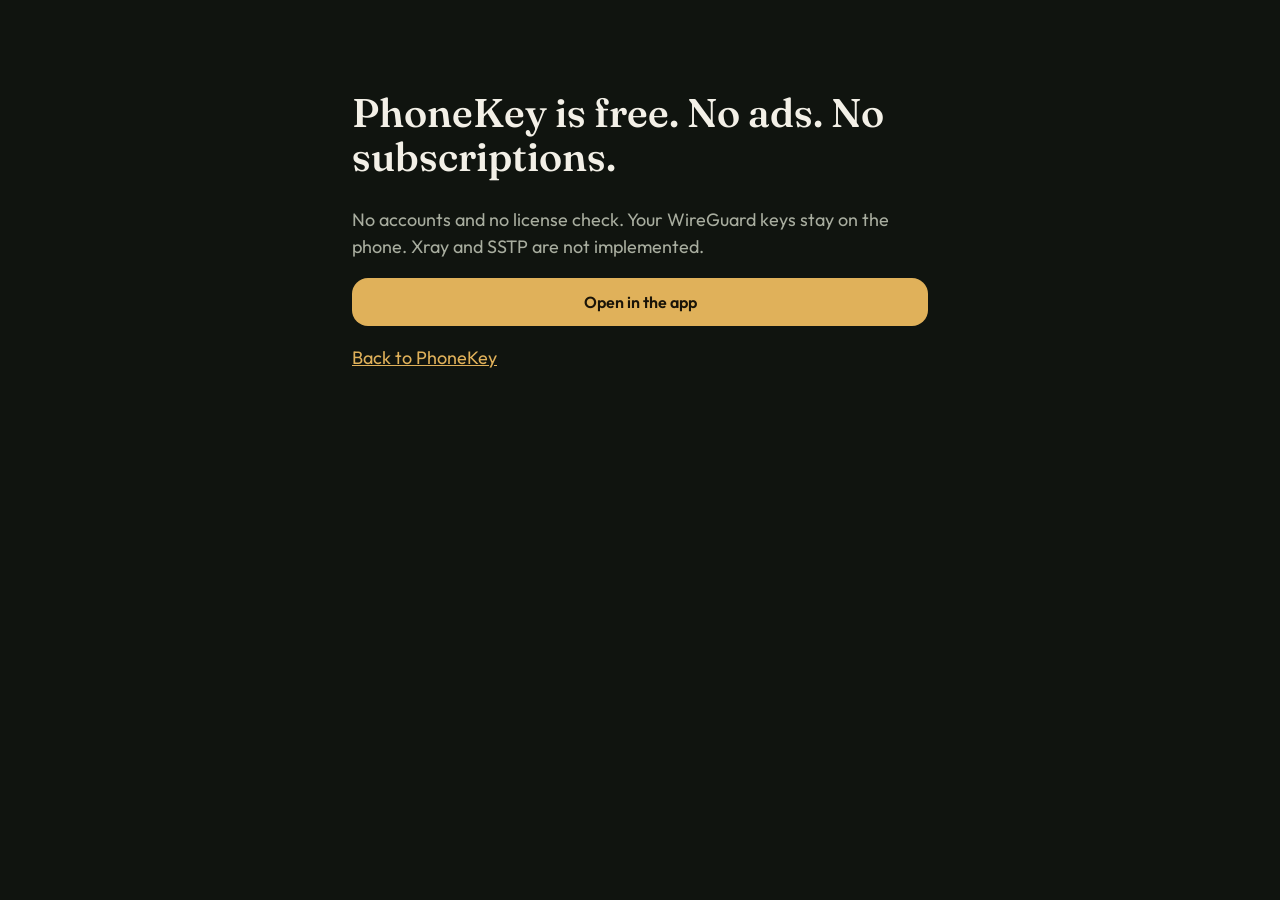
==== docs/activate/index.html @ d3751b0e "Publish the Pages site, README, license, and Android CI. GitHub Pages already serves /docs. The work" ====
<!DOCTYPE html>
<html lang="en">
<head>
  <meta charset="utf-8" />
  <meta name="viewport" content="width=device-width, initial-scale=1" />
  <title>PhoneKey is free</title>
  <link rel="preconnect" href="https://fonts.googleapis.com" />
  <link rel="preconnect" href="https://fonts.gstatic.com" crossorigin />
  <link href="https://fonts.googleapis.com/css2?family=Fraunces:opsz,wght@9..144,560&family=Outfit:wght@400;600&display=swap" rel="stylesheet" />
  <style>
    :root { color-scheme: dark; --canvas: #10140f; --fg: #f3f0e7; --muted: #a8ad9f; --brass: #e0b15a; --ink: #1a1408; }
    body { margin: 0; background: var(--canvas); color: var(--fg); font-family: Outfit, ui-sans-serif, system-ui, sans-serif; }
    main { max-width: 36rem; margin: 0 auto; padding: 4rem 1.5rem; }
    h1 { font-family: Fraunces, ui-serif, Georgia, serif; font-size: 2.5rem; line-height: 1.1; font-weight: 560; }
    p { color: var(--muted); font-size: 1.125rem; line-height: 1.5; }
    a.btn { display: flex; align-items: center; justify-content: center; height: 3rem; margin-top: 1rem; border-radius: 1rem; background: var(--brass); color: var(--ink); font-weight: 600; text-decoration: none; }
    a.quiet { color: var(--brass); }
  </style>
</head>
<body>
  <main>
    <h1>PhoneKey is free. No ads. No subscriptions.</h1>
    <p>No accounts and no license check. Your WireGuard keys stay on the phone. Xray and SSTP are not implemented.</p>
    <a class="btn" href="phonekey://activate">Open in the app</a>
    <p><a class="quiet" href="../">Back to PhoneKey</a></p>
  </main>
</body>
</html>
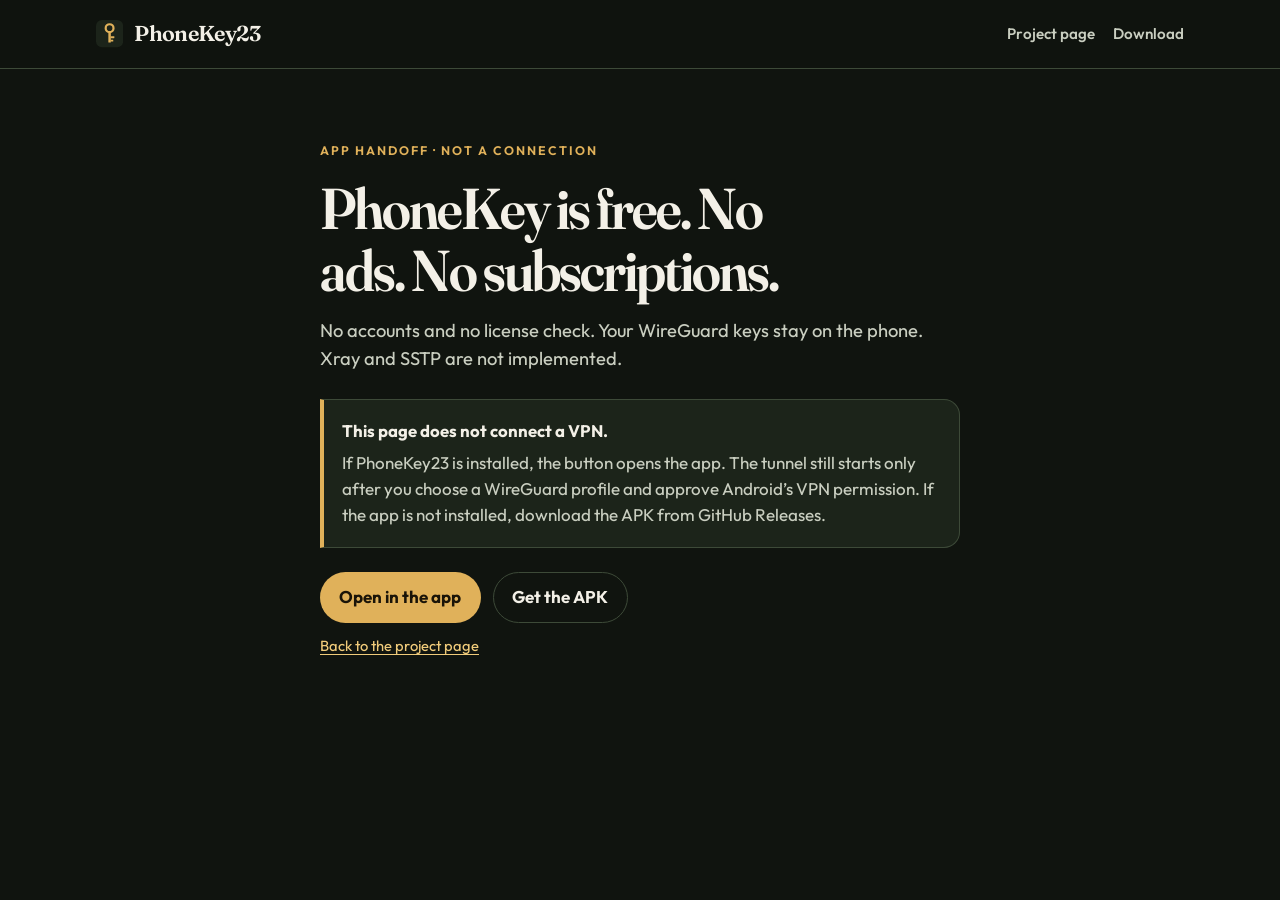
==== commit be973ccc: "Present PhoneKey23 as a clear Android WireGuard project Rewrite the GitHub Pages site and README so " ====
--- a/docs/activate/index.html
+++ b/docs/activate/index.html
@@ -3,26 +3,48 @@
 <head>
   <meta charset="utf-8" />
   <meta name="viewport" content="width=device-width, initial-scale=1" />
-  <title>PhoneKey is free</title>
-  <link rel="preconnect" href="https://fonts.googleapis.com" />
-  <link rel="preconnect" href="https://fonts.gstatic.com" crossorigin />
-  <link href="https://fonts.googleapis.com/css2?family=Fraunces:opsz,wght@9..144,560&family=Outfit:wght@400;600&display=swap" rel="stylesheet" />
-  <style>
-    :root { color-scheme: dark; --canvas: #10140f; --fg: #f3f0e7; --muted: #a8ad9f; --brass: #e0b15a; --ink: #1a1408; }
-    body { margin: 0; background: var(--canvas); color: var(--fg); font-family: Outfit, ui-sans-serif, system-ui, sans-serif; }
-    main { max-width: 36rem; margin: 0 auto; padding: 4rem 1.5rem; }
-    h1 { font-family: Fraunces, ui-serif, Georgia, serif; font-size: 2.5rem; line-height: 1.1; font-weight: 560; }
-    p { color: var(--muted); font-size: 1.125rem; line-height: 1.5; }
-    a.btn { display: flex; align-items: center; justify-content: center; height: 3rem; margin-top: 1rem; border-radius: 1rem; background: var(--brass); color: var(--ink); font-weight: 600; text-decoration: none; }
-    a.quiet { color: var(--brass); }
-  </style>
+  <title>Open PhoneKey23 on Android</title>
+  <meta name="description" content="Hand off to the PhoneKey23 Android app. This page does not connect a VPN. PhoneKey is free: no ads, no subscription, no account." />
+  <link rel="canonical" href="https://tajoor621.github.io/PhoneKey23/activate/" />
+  <meta name="robots" content="noindex,follow" />
+  <meta name="theme-color" content="#10140f" />
+  <link rel="icon" href="../favicon.svg" type="image/svg+xml" />
+  <link rel="stylesheet" href="../site.css" />
+  <meta http-equiv="Content-Security-Policy" content="default-src 'none'; style-src 'self'; font-src 'self'; img-src 'self'; base-uri 'none'; form-action 'none'" />
 </head>
 <body>
-  <main>
+  <a class="skip" href="#content">Skip to content</a>
+  <header class="site-header">
+    <div class="wrap">
+      <a class="wordmark" href="../">
+        <svg viewBox="0 0 32 32" aria-hidden="true">
+          <rect width="32" height="32" rx="7" fill="#1C241A"/>
+          <circle cx="16" cy="9.6" r="4.6" fill="none" stroke="#E0B15A" stroke-width="2.6"/>
+          <rect x="14.55" y="13.4" width="2.9" height="13.2" rx="0.5" fill="#E0B15A"/>
+          <rect x="17.2" y="19.2" width="4.4" height="2.15" rx="0.35" fill="#E0B15A"/>
+          <rect x="17.2" y="23.1" width="3.1" height="2.15" rx="0.35" fill="#E0B15A"/>
+        </svg>
+        PhoneKey23
+      </a>
+      <nav class="nav" aria-label="Project">
+        <a href="../">Project page</a>
+        <a href="https://github.com/Tajoor621/PhoneKey23/releases/tag/v1.0.2">Download</a>
+      </nav>
+    </div>
+  </header>
+  <main id="content" class="wrap narrow" tabindex="-1">
+    <p class="kicker">App handoff · not a connection</p>
     <h1>PhoneKey is free. No ads. No subscriptions.</h1>
-    <p>No accounts and no license check. Your WireGuard keys stay on the phone. Xray and SSTP are not implemented.</p>
-    <a class="btn" href="phonekey://activate">Open in the app</a>
-    <p><a class="quiet" href="../">Back to PhoneKey</a></p>
+    <p class="lede">No accounts and no license check. Your WireGuard keys stay on the phone. Xray and SSTP are not implemented.</p>
+    <aside class="notice">
+      <strong>This page does not connect a VPN.</strong>
+      <p>If PhoneKey23 is installed, the button opens the app. The tunnel still starts only after you choose a WireGuard profile and approve Android’s VPN permission. If the app is not installed, download the APK from GitHub Releases.</p>
+    </aside>
+    <div class="actions">
+      <a class="button" href="phonekey://activate">Open in the app</a>
+      <a class="button secondary" href="https://github.com/Tajoor621/PhoneKey23/releases/tag/v1.0.2">Get the APK</a>
+    </div>
+    <p class="caption"><a href="../">Back to the project page</a></p>
   </main>
 </body>
 </html>
--- a/docs/site.css
+++ b/docs/site.css
@@ -0,0 +1,851 @@
+@font-face {
+  font-family: "Fraunces";
+  src: url("fonts/fraunces.ttf") format("truetype");
+  font-weight: 100 900;
+  font-style: normal;
+  font-display: swap;
+}
+
+@font-face {
+  font-family: "Outfit";
+  src: url("fonts/outfit.ttf") format("truetype");
+  font-weight: 100 900;
+  font-style: normal;
+  font-display: swap;
+}
+
+:root {
+  --ink: #10140f;
+  --ink-raise: #181e16;
+  --card: #1c241a;
+  --card-2: #273024;
+  --line: #3d4a38;
+  --paper: #f3f0e7;
+  --paper-dim: #c9cec0;
+  --brass: #e0b15a;
+  --brass-deep: #f0cb7a;
+  --brass-ink: #1a1408;
+  --sage: #c5e08a;
+  --clay: #f0b4a4;
+  --focus: #f6e7c0;
+  --serif: "Fraunces", "Iowan Old Style", Palatino, "Palatino Linotype", Georgia, serif;
+  --sans: "Outfit", "Avenir Next", "Segoe UI", sans-serif;
+  --space: 8px;
+  --measure: 68rem;
+  --shadow: 0 24px 60px rgba(0, 0, 0, 0.28);
+  color-scheme: dark;
+}
+
+*,
+*::before,
+*::after {
+  box-sizing: border-box;
+}
+
+html {
+  scroll-behavior: smooth;
+}
+
+body {
+  margin: 0;
+  background: var(--ink);
+  color: var(--paper);
+  font-family: var(--sans);
+  font-size: 1.0625rem;
+  font-weight: 430;
+  line-height: 1.55;
+  text-rendering: optimizeLegibility;
+  -webkit-font-smoothing: antialiased;
+}
+
+body,
+main {
+  overflow-x: clip;
+}
+
+img,
+svg {
+  max-width: 100%;
+}
+
+a {
+  color: var(--brass-deep);
+  text-decoration-thickness: 1px;
+  text-underline-offset: 0.18em;
+}
+
+a:hover {
+  color: var(--paper);
+}
+
+:focus {
+  outline: none;
+}
+
+:focus-visible {
+  outline: 3px solid var(--focus);
+  outline-offset: 3px;
+}
+
+.skip {
+  position: absolute;
+  left: 1rem;
+  top: 0;
+  z-index: 20;
+  transform: translateY(-120%);
+  background: var(--brass);
+  color: var(--brass-ink);
+  font-weight: 650;
+  text-decoration: none;
+  padding: 0.75rem 1rem;
+  border-radius: 0 0 0.75rem 0.75rem;
+}
+
+.skip:focus {
+  transform: none;
+}
+
+.vh {
+  position: absolute;
+  width: 1px;
+  height: 1px;
+  padding: 0;
+  margin: -1px;
+  overflow: hidden;
+  clip: rect(0 0 0 0);
+  white-space: nowrap;
+  border: 0;
+}
+
+.wrap {
+  width: min(var(--measure), calc(100% - 2.5rem));
+  margin-inline: auto;
+}
+
+.site-header {
+  position: sticky;
+  top: 0;
+  z-index: 10;
+  background: rgba(16, 20, 15, 0.92);
+  border-bottom: 1px solid var(--line);
+  backdrop-filter: blur(10px);
+}
+
+.site-header .wrap {
+  display: flex;
+  flex-wrap: wrap;
+  align-items: center;
+  justify-content: space-between;
+  gap: 0.75rem 1.5rem;
+  min-height: 4.25rem;
+  padding-block: 0.75rem;
+}
+
+.wordmark {
+  display: inline-flex;
+  align-items: center;
+  gap: 0.7rem;
+  color: var(--paper);
+  font-family: var(--serif);
+  font-size: 1.35rem;
+  font-weight: 620;
+  letter-spacing: -0.03em;
+  text-decoration: none;
+}
+
+.wordmark svg {
+  width: 1.7rem;
+  height: 1.7rem;
+  flex: none;
+}
+
+.nav {
+  display: flex;
+  flex-wrap: wrap;
+  gap: 0.35rem 1.1rem;
+}
+
+.nav a {
+  color: var(--paper-dim);
+  font-size: 0.95rem;
+  font-weight: 560;
+  text-decoration: none;
+  min-height: 2.75rem;
+  display: inline-flex;
+  align-items: center;
+}
+
+.nav a:hover,
+.nav a[aria-current="page"] {
+  color: var(--brass);
+}
+
+.hero {
+  position: relative;
+  padding: 3.5rem 0 2rem;
+}
+
+.hero-grid {
+  display: grid;
+  gap: 2.75rem;
+  align-items: center;
+}
+
+.kicker {
+  margin: 0 0 0.9rem;
+  color: var(--brass);
+  font-size: 0.78rem;
+  font-weight: 650;
+  letter-spacing: 0.16em;
+  text-transform: uppercase;
+}
+
+.epigraph {
+  margin: 0;
+  font-family: var(--serif);
+  font-size: clamp(1.35rem, 2.4vw, 1.85rem);
+  font-weight: 560;
+  font-variation-settings: "opsz" 72, "SOFT" 50, "WONK" 1;
+  letter-spacing: -0.03em;
+  line-height: 1.2;
+  text-wrap: balance;
+}
+
+.gloss {
+  margin: 0.4rem 0 0;
+  color: var(--paper-dim);
+  font-size: 1rem;
+}
+
+h1,
+h2,
+h3 {
+  font-family: var(--serif);
+  font-weight: 620;
+  letter-spacing: -0.035em;
+  line-height: 1.08;
+  text-wrap: balance;
+}
+
+h1 {
+  margin: 1.1rem 0 0.9rem;
+  font-size: clamp(2.7rem, 7vw, 5.1rem);
+  font-variation-settings: "opsz" 144, "SOFT" 30, "WONK" 1;
+}
+
+h2 {
+  margin: 0 0 0.8rem;
+  font-size: clamp(1.8rem, 3vw, 2.5rem);
+}
+
+h3 {
+  margin: 0 0 0.45rem;
+  font-size: 1.35rem;
+}
+
+.lede,
+.section p,
+.notice p,
+.feature p,
+.limit p,
+.faq p,
+.caption,
+.check-note,
+td,
+li {
+  text-wrap: pretty;
+}
+
+.lede {
+  margin: 0;
+  max-width: 40rem;
+  color: var(--paper-dim);
+  font-size: 1.15rem;
+}
+
+.notice {
+  margin-top: 1.6rem;
+  max-width: 40rem;
+  padding: 1.1rem 1.15rem 1.15rem;
+  background: var(--card);
+  border: 1px solid var(--line);
+  border-left: 4px solid var(--brass);
+  border-radius: 0 1rem 1rem 0;
+}
+
+.notice strong {
+  display: block;
+  margin-bottom: 0.35rem;
+  color: var(--paper);
+  font-size: 1.05rem;
+}
+
+.notice p {
+  margin: 0;
+  color: var(--paper-dim);
+}
+
+.actions {
+  display: flex;
+  flex-wrap: wrap;
+  gap: 0.75rem;
+  margin-top: 1.5rem;
+}
+
+.button {
+  display: inline-flex;
+  align-items: center;
+  justify-content: center;
+  min-height: 3.1rem;
+  padding: 0.7rem 1.15rem;
+  border-radius: 999px;
+  background: var(--brass);
+  color: var(--brass-ink);
+  font-weight: 680;
+  text-decoration: none;
+  border: 1px solid transparent;
+}
+
+.button:hover {
+  background: var(--brass-deep);
+  color: var(--brass-ink);
+}
+
+.button.secondary {
+  background: transparent;
+  color: var(--paper);
+  border-color: var(--line);
+}
+
+.button.secondary:hover {
+  border-color: var(--brass);
+  color: var(--brass-deep);
+}
+
+.spec {
+  display: grid;
+  grid-template-columns: repeat(2, minmax(0, 1fr));
+  gap: 0.75rem;
+  width: min(var(--measure), calc(100% - 2.5rem));
+  margin: 1.75rem auto 0;
+  padding: 0;
+  list-style: none;
+}
+
+.spec li {
+  padding: 0.85rem 0.95rem;
+  background: var(--ink-raise);
+  border: 1px solid var(--line);
+  border-radius: 0.9rem;
+}
+
+.spec span {
+  display: block;
+  color: var(--brass);
+  font-size: 0.72rem;
+  font-weight: 650;
+  letter-spacing: 0.12em;
+  text-transform: uppercase;
+}
+
+.spec strong {
+  display: block;
+  margin-top: 0.2rem;
+  font-weight: 580;
+  font-size: 0.98rem;
+}
+
+.device {
+  margin: 0;
+  justify-self: center;
+  width: min(100%, 22rem);
+}
+
+.phone {
+  padding: 0.7rem;
+  border-radius: 2rem;
+  background: #1a2018;
+  border: 1px solid #55614f;
+  box-shadow: var(--shadow);
+}
+
+.screen {
+  overflow: hidden;
+  border-radius: 1.45rem;
+  background: #f4f1ea;
+  color: #1a1e16;
+  min-height: 32rem;
+  padding: 1.35rem 1.1rem 1.1rem;
+  display: flex;
+  flex-direction: column;
+  align-items: center;
+}
+
+.screen .app-name {
+  margin: 0;
+  font-family: var(--serif);
+  font-size: 1.7rem;
+  font-weight: 620;
+  letter-spacing: -0.03em;
+}
+
+.screen .app-tag,
+.screen .state,
+.screen .hint,
+.screen .card span,
+.screen .card em {
+  color: #5c6456;
+}
+
+.screen .app-tag,
+.screen .state,
+.screen .hint {
+  margin: 0.15rem 0 0;
+  font-size: 0.92rem;
+}
+
+.screen .clock {
+  margin: 1.1rem 0 0;
+  font-family: var(--serif);
+  font-size: 3rem;
+  font-weight: 620;
+  letter-spacing: -0.04em;
+  line-height: 1;
+}
+
+.power {
+  width: 7.5rem;
+  height: 7.5rem;
+  margin-top: 1.3rem;
+  border-radius: 50%;
+  border: 2px solid #8c6420;
+  background: #fffcf7;
+  display: grid;
+  place-items: center;
+}
+
+.power svg {
+  width: 2.6rem;
+  height: 2.6rem;
+}
+
+.screen .card {
+  width: 100%;
+  margin-top: auto;
+  padding: 0.95rem 1rem;
+  border-radius: 1.15rem;
+  background: #fffcf7;
+  text-align: left;
+}
+
+.screen .card span,
+.screen .card em {
+  display: block;
+  font-style: normal;
+  font-size: 0.88rem;
+}
+
+.screen .card strong {
+  display: block;
+  margin: 0.15rem 0;
+  font-size: 1.05rem;
+}
+
+.caption {
+  margin: 0.8rem 0 0;
+  color: var(--paper-dim);
+  font-size: 0.92rem;
+}
+
+.section {
+  padding: 3.25rem 0;
+  border-top: 1px solid var(--line);
+}
+
+.section-head {
+  display: grid;
+  gap: 0.7rem;
+  margin-bottom: 1.5rem;
+  max-width: 42rem;
+}
+
+.section-head p:last-child {
+  margin: 0;
+  color: var(--paper-dim);
+}
+
+.section-head.follow {
+  margin-top: 2.75rem;
+}
+
+.steps {
+  margin: 0;
+  padding: 0;
+  list-style: none;
+  display: grid;
+  gap: 0.8rem;
+}
+
+.steps li {
+  display: grid;
+  grid-template-columns: auto 1fr;
+  gap: 0.9rem;
+  align-items: start;
+  padding: 1rem 1rem 1.05rem;
+  background: var(--card);
+  border: 1px solid var(--line);
+  border-radius: 1rem;
+}
+
+.steps b {
+  font-family: var(--serif);
+  font-size: 1.4rem;
+  font-weight: 620;
+  color: var(--brass);
+  line-height: 1;
+  padding-top: 0.15rem;
+}
+
+.checks {
+  margin: 1.25rem 0 0;
+  padding: 1.1rem 1.1rem 0.4rem;
+  border: 1px dashed var(--line);
+  border-radius: 1rem;
+}
+
+.checks legend {
+  padding: 0 0.4rem;
+  font-weight: 650;
+}
+
+.check-note {
+  margin: 0.35rem 0 0.8rem;
+  color: var(--paper-dim);
+}
+
+.checks ul {
+  list-style: none;
+  margin: 0;
+  padding: 0;
+}
+
+.checks label {
+  display: flex;
+  gap: 0.75rem;
+  align-items: flex-start;
+  min-height: 2.75rem;
+  padding: 0.55rem 0.2rem 0.7rem;
+  cursor: pointer;
+}
+
+.checks input {
+  width: 1.15rem;
+  height: 1.15rem;
+  margin-top: 0.2rem;
+  accent-color: var(--brass);
+  flex: none;
+}
+
+.features {
+  display: grid;
+  gap: 0.85rem;
+  margin: 0;
+  padding: 0;
+  list-style: none;
+}
+
+.feature {
+  padding: 1.15rem 1.15rem 1.2rem;
+  background: var(--card);
+  border: 1px solid var(--line);
+  border-radius: 1.1rem;
+}
+
+.feature .index {
+  display: block;
+  margin-bottom: 0.55rem;
+  color: var(--brass);
+  font-family: var(--serif);
+  font-size: 0.95rem;
+  letter-spacing: 0.08em;
+}
+
+.feature p {
+  margin: 0;
+  color: var(--paper-dim);
+}
+
+.table-wrap {
+  overflow-x: auto;
+  border: 1px solid var(--line);
+  border-radius: 1rem;
+}
+
+table {
+  width: 100%;
+  border-collapse: collapse;
+  min-width: 36rem;
+}
+
+caption {
+  caption-side: bottom;
+  padding: 0.8rem 1rem 1rem;
+  color: var(--paper-dim);
+  text-align: left;
+  font-size: 0.92rem;
+}
+
+th,
+td {
+  padding: 0.95rem 1rem;
+  text-align: left;
+  vertical-align: top;
+  border-bottom: 1px solid var(--line);
+}
+
+th {
+  background: var(--card-2);
+  font-size: 0.78rem;
+  letter-spacing: 0.12em;
+  text-transform: uppercase;
+  font-weight: 650;
+}
+
+td:first-child {
+  font-weight: 650;
+  white-space: nowrap;
+}
+
+tr:last-child td {
+  border-bottom: 0;
+}
+
+.yes {
+  color: var(--sage);
+  font-weight: 650;
+}
+
+.no {
+  color: var(--clay);
+  font-weight: 650;
+}
+
+.limits {
+  display: grid;
+  gap: 0.85rem;
+  margin: 0;
+  padding: 0;
+  list-style: none;
+}
+
+.limit {
+  padding: 1rem 1.1rem;
+  background: var(--ink-raise);
+  border-radius: 1rem;
+  border: 1px solid var(--line);
+}
+
+.limit h3 {
+  font-family: var(--sans);
+  font-size: 1.02rem;
+  letter-spacing: 0;
+  font-weight: 650;
+}
+
+.limit p {
+  margin: 0.3rem 0 0;
+  color: var(--paper-dim);
+}
+
+.faq {
+  display: grid;
+  gap: 0.6rem;
+}
+
+.faq details {
+  background: var(--card);
+  border: 1px solid var(--line);
+  border-radius: 0.9rem;
+  padding: 0.2rem 1rem;
+}
+
+.faq summary {
+  cursor: pointer;
+  font-weight: 620;
+  min-height: 3rem;
+  display: flex;
+  align-items: center;
+}
+
+.faq summary:hover {
+  color: var(--brass-deep);
+}
+
+.faq p {
+  margin: 0 0 1rem;
+  color: var(--paper-dim);
+}
+
+code,
+.mono {
+  font-family: "IBM Plex Mono", ui-monospace, "SFMono-Regular", Menlo, Consolas, monospace;
+  font-size: 0.92em;
+  color: var(--paper);
+}
+
+pre {
+  margin: 1rem 0 0;
+  padding: 1rem 1.1rem;
+  overflow-x: auto;
+  background: #0b0e0a;
+  border: 1px solid var(--line);
+  border-radius: 1rem;
+  line-height: 1.5;
+}
+
+pre code {
+  color: var(--paper);
+}
+
+.site-footer {
+  padding: 2rem 0 3rem;
+  border-top: 1px solid var(--line);
+  color: var(--paper-dim);
+}
+
+.site-footer .wrap {
+  display: flex;
+  flex-wrap: wrap;
+  gap: 0.8rem 1.5rem;
+  justify-content: space-between;
+  align-items: end;
+}
+
+.site-footer p {
+  margin: 0;
+}
+
+.site-footer nav {
+  display: flex;
+  flex-wrap: wrap;
+  gap: 0.7rem 1.1rem;
+}
+
+.narrow {
+  max-width: 40rem;
+  padding-top: 4.5rem;
+  padding-bottom: 4rem;
+}
+
+.narrow h1 {
+  font-size: clamp(2.3rem, 6vw, 3.6rem);
+}
+
+@media (min-width: 720px) {
+  .spec {
+    grid-template-columns: repeat(4, minmax(0, 1fr));
+  }
+
+  .features,
+  .limits {
+    grid-template-columns: 1fr 1fr;
+  }
+}
+
+@media (max-width: 640px) {
+  .table-wrap {
+    overflow: visible;
+    border: 0;
+  }
+
+  table,
+  thead,
+  tbody,
+  tr,
+  th,
+  td {
+    display: block;
+    width: 100%;
+    min-width: 0;
+  }
+
+  table {
+    min-width: 0;
+  }
+
+  thead {
+    position: absolute;
+    width: 1px;
+    height: 1px;
+    overflow: hidden;
+    clip: rect(0 0 0 0);
+  }
+
+  tr {
+    margin-bottom: 0.85rem;
+    background: var(--card);
+    border: 1px solid var(--line);
+    border-radius: 1rem;
+  }
+
+  th,
+  td {
+    border-bottom: 0;
+  }
+
+  td {
+    padding-top: 0;
+  }
+}
+
+@media (min-width: 980px) {
+  .hero-grid {
+    grid-template-columns: minmax(0, 1.25fr) minmax(18rem, 0.75fr);
+    gap: 3rem;
+  }
+}
+
+@media (prefers-reduced-motion: reduce) {
+  html {
+    scroll-behavior: auto;
+  }
+
+  *,
+  *::before,
+  *::after {
+    transition: none !important;
+    animation: none !important;
+  }
+}
+
+@media print {
+  body {
+    background: #fff;
+    color: #1a1e16;
+  }
+
+  .skip,
+  .site-header,
+  .device,
+  .checks,
+  .actions {
+    display: none;
+  }
+
+  a {
+    color: #1a1e16;
+  }
+
+  a[href^="http"]::after {
+    content: " (" attr(href) ")";
+    font-size: 0.85em;
+  }
+
+  .section,
+  .notice,
+  .feature,
+  .limit,
+  .steps li {
+    break-inside: avoid;
+  }
+}
